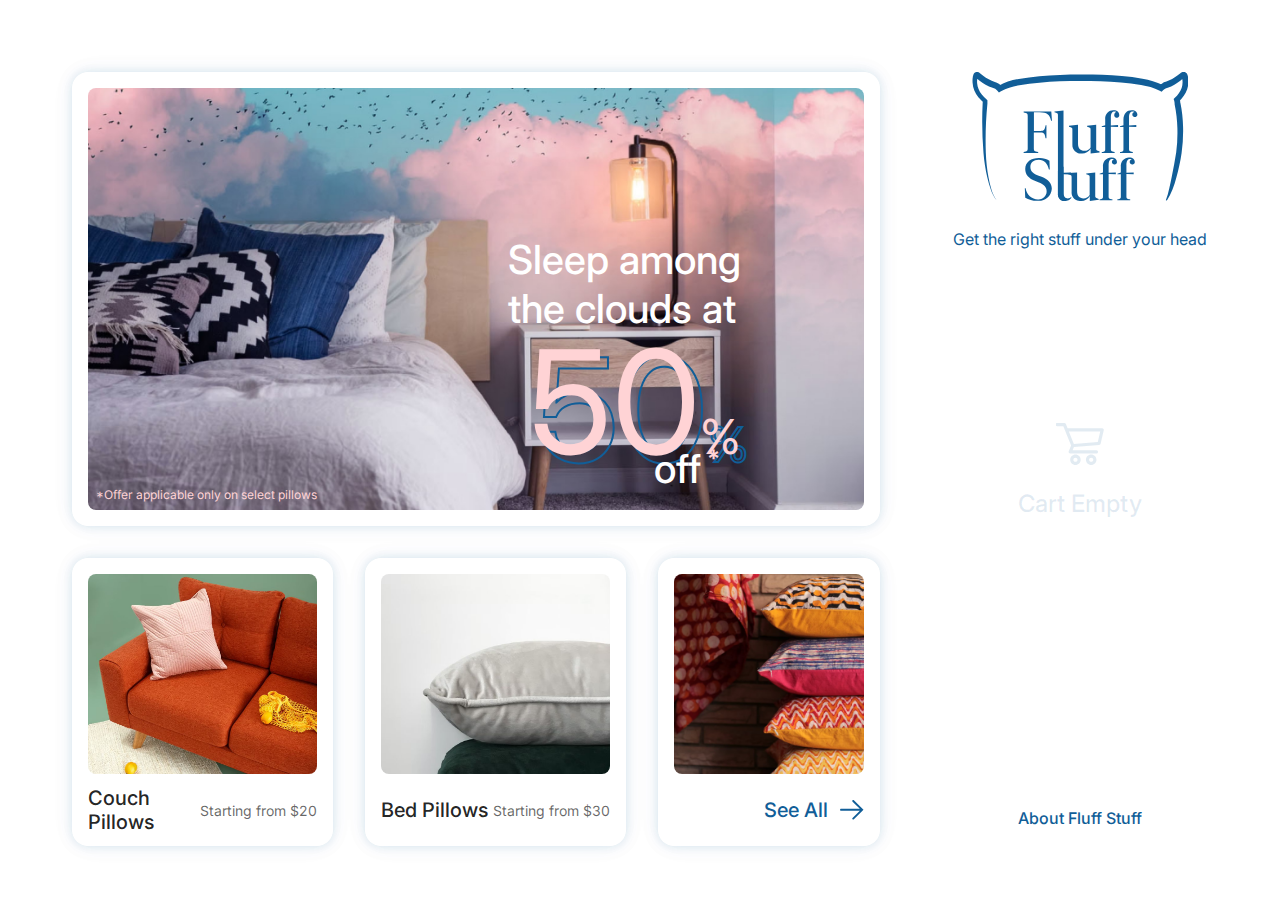
==== index.html @ c99355f6 "Migrating previous work to new repo" ====
<!DOCTYPE html>
<html lang="en">
  <head>
    <meta charset="UTF-8" />
    <meta http-equiv="X-UA-Compatible" content="IE=edge" />
    <meta name="viewport" content="width=device-width, initial-scale=1.0" />
    <link rel="stylesheet" href="./styles/style.css" />
    <title>Fluff Stuff | Artisan Pillows</title>
  </head>
  <body>
    <!-- The wrapper for the whole page -->
    <div class="wrapper">
      <!-- The content of the home page -->
      <div class="home-content">
        <!-- The discount banner -->
        <a href="./discounts.html" class="banner">
          <img
            src="./images/banner.jpg"
            alt="Discount banner image - Bedroom fading up into pink clouds"
          />
          <h2 class="banner-white-text" id="banner-1">
            Sleep among <br />
            the clouds at
          </h2>
          <h1 class="banner-2" id="banner-2-outline">50<span>%</span></h1>
          <h1 class="banner-2">50<span>%</span></h1>
          <h2 class="banner-white-text" id="banner-3">off<span>*</span></h2>
          <p class="disclaimer">*Offer applicable only on select pillows</p>
        </a>
        <!-- Featured product cards and See total catalogue link -->
        <div class="products">
          <a
            href="./product-details-couch.html"
            class="product-card"
            aria-label="Couch Pillow Product Card"
          >
            <img
              class="product-image"
              src="./images/couch.jpg"
              alt="Pink couch pillow on a red couch"
            />
            <div class="label">
              <h1>Couch Pillows</h1>
              <p>Starting from $20</p>
            </div>
          </a>
          <a
            href="./product-details-bed.html"
            class="product-card"
            aria-label="Bed Pillow Product Card"
          >
            <img
              class="product-image"
              src="./images/bed.jpg"
              alt="Gray bed pillow"
            />
            <div class="label">
              <h1>Bed Pillows</h1>
              <p>Starting from $30</p>
            </div>
          </a>
          <!-- The catalogue card -->
          <a
            href="./product-browsing.html"
            class="product-card see-all"
            aria-label="See All Products Card"
          >
            <img
              class="product-image"
              src="./images/see_all.jpg"
              alt="Various pillows stacked on top of each other"
            />
            <div class="label">
              <h1>See All</h1>
              <img src="./images/Arrow.svg" alt="Arrow Icon" />
            </div>
          </a>
        </div>
      </div>
      <!-- Global navigation -->
      <nav>
        <div class="header">
          <a href="#" aria-label="Logo Button to Homepage"
            ><div id="logo">
              <img src="./images/Logo.svg" alt="Fluff Stuff Logo" /></div
          ></a>
          <p id="sub-title">Get the right stuff under your head</p>
        </div>
        <div class="cart">
          <img src="./images/Cart.svg" alt="Empty Cart Icon" />
          <h2 id="cart-status">Cart Empty</h2>
        </div>
        <div class="about-section">
          <a href="./about.html" class="link" aria-label="Link to about Section"
            >About Fluff Stuff</a
          >
        </div>
      </nav>
    </div>
  </body>
</html>
---- styles/style.css ----
/* Importing font */
@import url("https://fonts.googleapis.com/css2?family=Inter:wght@400;500;600;700;900&display=swap");

/* Variable declaration for colors */
:root {
  --primary-blue: #115e98;
  --text-white: #ffffff;
  --text-peach: #ffd3d5;
  --text-black: rgba(0, 0, 0, 0.87);
  --text-gray: rgba(0, 0, 0, 0.6);
  --light-blue: rgba(17, 94, 152, 0.12);
  --mid-blue: rgba(17, 94, 152, 0.4);
  --light-gray: rgba(0, 0, 0, 0.12);
  --text-red: #ef4e76;
}

/* Setting global margin, padding and box-sizing */
* {
  margin: 0;
  padding: 0;
  box-sizing: border-box;
  font-family: Inter;
}

/* Setting global anchor tag styling */
a,
a:hover,
a:visited {
  color: var(--primary-blue);
  text-decoration: none;
}

/* Centering the page */
body {
  display: grid;
  place-content: center;
  width: 100%;
  height: 100%;
}

/* Styling the main wrapper for the page */
.wrapper {
  width: 100vw;
  height: 100vh;
  max-width: 1440px;
  display: grid;
  grid:
    "content nav" 100% /
    auto 25em;
}

/* Styling the layout of the home page content */
.home-content {
  grid-area: content;
  padding: 4.5em 0 4.5em 4.5em;
  display: grid;
  grid:
    "banner" 1fr
    "products" auto/
    100%;
}

/* Styling the main discount banner */
.banner {
  grid-area: banner;
  margin-bottom: 2em;
  position: relative;
  border-radius: 1em;
  padding: 16px;
  transition: transform 0.4s;
  box-shadow: 0px 0px 30px rgba(17, 94, 152, 0.03),
    0px 0px 20px rgba(17, 94, 152, 0.06), 0px 0px 10px rgba(17, 94, 152, 0.12);
}

.banner:hover {
  transform: translate(0, -8px);
}

.banner img {
  width: 100%;
  height: 100%;
  object-fit: cover;
  border-radius: 0.5em;
}

.banner-white-text {
  color: var(--text-white);
  font-weight: 500;
  font-size: 40px;
  position: absolute;
}

#banner-1 {
  left: 54%;
  top: 36%;
}

#banner-3 {
  left: 72%;
  top: 82%;
}

#banner-3 span {
  font-size: 24px;
  font-weight: 700;
  color: var(--text-peach);
  margin-left: 6px;
  vertical-align: text-top;
}

.disclaimer {
  font-size: 12px;
  position: absolute;
  color: var(--text-peach);
  bottom: 2em;
  left: 2em;
}

.banner-2 {
  color: var(--text-peach);
  font-weight: 400;
  font-size: 144px;
  position: absolute;
  left: 56.5%;
  top: 53.25%;
}

.banner-2 span {
  font-size: 48px;
}

#banner-2-outline {
  color: transparent;
  -webkit-text-stroke: 2px var(--primary-blue);
  font-weight: 400;
  font-size: 144px;
  position: absolute;
  transform: translate(8px, 8px);
}

/* Styling the products section of the home page */
.products {
  background-color: white;
  grid-area: products;
  display: grid;
  grid-auto-flow: column;
  grid-template-columns: 1fr 1fr 222px;
  width: 100%;
  position: relative;
}

.product-card {
  display: grid;
  grid:
    "image" 200px
    "label" 4.5em/
    100%;
  border-radius: 1em;
  padding: 16px 16px 0 16px;
  margin-right: 32px;
  transition: transform 0.4s;
  box-shadow: 0px 0px 30px rgba(17, 94, 152, 0.03),
    0px 0px 20px rgba(17, 94, 152, 0.06), 0px 0px 10px rgba(17, 94, 152, 0.12);
}

.product-card:hover {
  transform: translate(0, -8px);
}

.see-all {
  width: 222px;
  margin-right: 0;
}

.product-card .label {
  grid-area: label;
  display: grid;
  grid-auto-flow: column;
  grid-template-columns: 1fr auto;
  width: 100%;
}

.product-card .label h1 {
  font-weight: 500;
  color: var(--text-black);
  font-size: 20px;
  place-self: center start;
}

.product-card .label p {
  color: var(--text-gray);
  font-size: 0.875em;
  place-self: center end;
}

.see-all .label h1 {
  place-self: center end;
  color: var(--primary-blue);
}
.see-all .label img {
  place-self: center end;
  width: 24px;
  margin-left: 12px;
}

.product-image {
  grid-area: image;
  width: 100%;
  height: 100%;
  object-fit: cover;
  object-position: top;
  max-height: 240px;
  border-radius: 8px;
}

/* Styling the nav */
nav {
  grid-area: nav;
  display: grid;
  grid:
    "header" 12.5em
    "cart" 1fr
    "about" 10em/
    100%;
  padding-top: 4.5em;
  padding-bottom: 4.5em;
}

.header {
  grid-area: header;
  display: grid;
  place-content: start center;
  text-align: center;
}

#sub-title {
  margin-top: 1.5em;
  font-family: Inter;
  font-size: 1em;
  color: var(--primary-blue);
}

#logo {
  transition: transform 0.4s;
}
#logo:hover {
  transform: scale(1.05);
}

.cart {
  display: grid;
  place-content: center;
  text-align: center;
}

.cart img {
  left: 50%;
  position: relative;
  transform: translate(-50%);
}

#cart-status {
  font-weight: 500;
  font-size: 1.5em;
  color: var(--light-blue);
  position: relative;
  margin-top: 1em;
}

.about-section {
  grid-area: about;
  display: grid;
  place-content: end center;
}

/* Styling the links, hover and visited states */
.link {
  font-family: Inter;
  font-weight: 500;
  font-size: 1em;
}

.link:visited {
  color: var(--primary-blue);
}

.link:hover {
  text-decoration: underline;
}

.back-link {
  display: grid;
  place-content: center start;
  grid-auto-flow: column;
}

.back-link:hover {
  text-decoration: underline;
}

.back-link p {
  color: var(--primary-blue);
  padding-left: 0.75em;
  font-size: 1.25em;
  font-weight: 500;
}

/* Stylingthe page title */
#page-title {
  font-weight: 500;
  font-size: 2em;
  color: var(--text-black);
  padding-top: 2.5em;
}

/* Layout and styling of the internal pages */
.product-listing-content,
.product-details-content,
.details-listing-card {
  background-color: #fff;
  height: 100%;
  position: relative;
  grid-area: content;
  padding: 4.5em 4.5em 4.5em 4.5em;
}

.shadow-element {
  background-color: var(--primary-blue);
  position: absolute;
  right: 2%;
  top: 10%;
  width: 40px;
  height: 80%;
  filter: blur(20px);
  z-index: -1;
}

/* Styling the product listing layout */
.product-listing-block {
  display: grid;
  grid-template-columns: 1fr 1fr;
  grid-template-rows: 1fr 1fr;
  grid-gap: 2em;
  padding-top: 3em;
}

.product-listing-card {
  background-color: #fff;
  padding: 2em;
  box-shadow: 0px 0px 30px rgba(17, 94, 152, 0.03),
    0px 0px 20px rgba(17, 94, 152, 0.06), 0px 0px 10px rgba(17, 94, 152, 0.12);
  border-radius: 1em;
  display: grid;
  grid:
    "image info" 2fr
    "buttons buttons" 1fr /
    auto 50%;
  grid-column-gap: 1em;
}

.card-title {
  grid-area: info;
  font-weight: 500;
  font-size: 1.5em;
  color: var(--text-black);
}

.product-price {
  grid-area: info;
  font-size: 0.875em;
  color: var(--text-gray);
  padding-top: 0.75em;
}

.product-content {
  grid-area: info;
  color: var(--text-gray);
  font-size: 0.75em;
  letter-spacing: 0.02em;
  padding-top: 2em;
}

.product-listing-image {
  width: 155px;
  height: 155px;
  grid-area: image;
  border-radius: 0.5em;
}

.card-link {
  grid-area: buttons;
  display: grid;
  grid-auto-flow: column;
  grid-column-gap: 2em;
  place-content: end;
  width: 100%;
  height: 100%;
  font-weight: 500;
}

/* Styling the product details page */
.breadcrumbs {
  display: grid;
  grid-auto-flow: column;
  place-content: start;
  font-size: 1.25em;
  margin-top: 2em;
}

.breadcrumbs p {
  padding: 0 0.75em 0 0.75em;
}

#details-title {
  font-weight: 500;
  font-size: 2em;
  color: var(--text-black);
  margin: 0.5em 0 1em 0;
}

.details-container {
  position: relative;
  display: grid;
  grid:
    "data options" 1fr /
    auto 50%;
  grid-column-gap: 4.5em;
}

/* Styling the product details */
.details-data {
  grid-area: data;
  display: grid;
  grid:
    "image" auto
    "data" 1fr/
    100%;
}

.details-options {
  grid-area: options;
}

.details-image {
  grid-area: image;
  max-width: 365px;
  border-radius: 0.5em;
}

.details-content {
  grid-area: data;
  margin-top: 3em;
  font-size: 14px;
  color: var(--text-gray);
  letter-spacing: 0.02em;
}

.details-color h2,
.details-size h2,
.details-quantity h2 {
  font-weight: 500;
  font-size: 1.25em;
  line-height: 28px;
  letter-spacing: 0.02em;
}

.details-size h2,
.details-quantity h2 {
  margin-top: 2em;
}

/* Styling the color customization settings */
.color-options {
  grid-area: options;
}

.container {
  position: relative;
  width: 320px;
  height: 56px;
  margin-top: 0.75em;
}

.container input {
  position: absolute;
  opacity: 0;
  width: 0;
  height: 0;
}

label {
  display: grid;
  grid-auto-flow: column;
  place-content: center start;
  position: absolute;
  width: 100%;
  height: 100%;
  padding: 0.5em;
  border: 2px solid var(--light-gray);
  border-radius: 1em;
  cursor: pointer;
  transition: border 0.1s;
}

label span {
  padding-top: 6px;
}

.container input:checked + label {
  border: 2px solid var(--primary-blue);
  background-color: var(--light-blue);
}

.container input:hover + label {
  border: 2px solid var(--mid-blue);
}

.colorbox {
  height: 2em;
  width: 2em;
  border-radius: 0.5em;
  margin-right: 0.75em;
}

.afterschool {
  background-color: #f2b926;
}

.morninghaze {
  background-color: #e3f6f4;
}

.cozydenim {
  background-color: #6977bf;
}

.rainyday {
  background-color: #887d7d;
}

/* Styling the size options */
.size-options {
  width: fit-content;
  display: grid;
  grid-auto-flow: column;
}

.size-container {
  width: 130px;
  height: 124px;
  margin-right: 1em;
}

.size-label {
  display: block;
  width: 125px;
  padding: 0.5em 1em 0.5em 1em;
}

.size-label .size-title {
  display: block;
  padding-bottom: 0.5em;
  font-weight: 500;
  font-size: 1em;
}

/* Styling the quantity unit */
.quantity-unit {
  display: grid;
  grid-auto-flow: column;
  grid-gap: 2em;
  width: fit-content;
  margin-top: 0.75em;
}

.quantity-unit button {
  padding: 1em 1.3em 1em 1.3em;
  font-size: 1.5em;
  font-weight: 800;
  background-color: var(--primary-blue);
  color: white;
  border-radius: 100%;
  border: none;
}

.decrease {
  opacity: 0.3;
}

.increase {
  cursor: pointer;
  transition: transform 0.2s;
}

.increase:hover {
  transform: scale(1.1);
}

.increase:active {
  background-color: var(--mid-blue);
}

.quantity-unit h1 {
  padding: 20px 32px 14px 32px;
  border: 1px solid var(--light-gray);
  border-radius: 0.5em;
}

/* Styling the add to cart unit */
.add-to-cart {
  position: absolute;
  z-index: 1;
  display: grid;
  right: 0;
  transform: translate(50%);
  top: 38%;
}

#add-to-cart-text {
  background-color: var(--text-gray);
  font-weight: 500;
  font-size: 1.25em;
  text-align: center;
  padding: 1em 2em 1em 2em;
  color: white;
  border-radius: 1em;
  border: 1px solid var(--primary-blue);
  backdrop-filter: blur(10px);
  line-height: 2;
}

.add-to-cart button {
  background-color: var(--primary-blue);
  width: fit-content;
  place-self: center;
  padding: 2em;
  width: 8em;
  height: 8em;
  transform: translate(0, -1em);
  border-radius: 100%;
  transition: transform 0.2s;
  border: none;
  transform-origin: 50% 140%;
  cursor: pointer;
}

.add-to-cart button:hover {
  transform: scale(1.1);
}

.add-to-card button:active {
  background-color: var(--mid-blue);
  border: 20px solid blue;
}

.add-to-cart input {
  margin: 1em;
  width: 8em;
  text-align: center;
  border-radius: 1em;
  font-size: 1em;
  padding: 1em;
}

.add-to-cart input::-webkit-inner-spin-button {
  -webkit-appearance: none;
  margin: 0;
}

.add-to-cart input:focus {
  outline: none;
}

.about-modal {
  position: fixed;
  width: 100vw;
  height: 100vh;
  top: 0;
  left: 0;
  z-index: 2;
  background: rgba(17, 94, 152, 0.3);
  backdrop-filter: blur(40px);
  place-content: center;
  display: grid;
}

.about-card {
  position: relative;
  background-color: white;
  border-radius: 1em;
  box-shadow: 0px 0px 30px rgba(17, 94, 152, 0.03),
    0px 0px 20px rgba(17, 94, 152, 0.06), 0px 0px 10px rgba(17, 94, 152, 0.12);
  width: 65em;
  padding: 4.5em;
  display: grid;
  grid:
    "text map" 1fr /
    auto 1fr;
  grid-gap: 4.5em;
}

.about-data {
  grid-area: text;
}

.about-data h1 {
  font-weight: 500;
  font-size: 2em;
  color: var(--primary-blue);
}

.about-location {
  display: grid;
  grid-auto-flow: column;
  place-content: start;
  margin-top: 0.75em;
}

.about-location p {
  margin-left: 0.5em;
  font-family: Inter;
  font-weight: 500;
  font-size: 1em;
  color: var(--primary-blue);
}

.about-textblock {
  font-size: 0.875em;
  line-height: 140%;
  margin-top: 3em;
}

.map {
  grid-area: map;
}

.close-modal {
  position: absolute;
  top: 1.5em;
  right: 1.5em;
}

.discount-listing-card {
  background-color: #fff;
  padding: 2em;
  box-shadow: 0px 0px 30px rgba(17, 94, 152, 0.03),
    0px 0px 20px rgba(17, 94, 152, 0.06), 0px 0px 10px rgba(17, 94, 152, 0.12);
  border-radius: 1em;
  display: grid;
  grid:
    "image info" 2fr
    "image buttons" 1fr /
    auto 1fr;
  grid-column-gap: 2em;
  place-content: start;
  position: relative;
  margin-top: 2.5em;
}

.discount-card-title {
  font-weight: 500;
  font-size: 1.5em;
  color: var(--text-black);
}

.discount-price {
  font-size: 0.75em;
  color: var(--text-gray);
  margin-top: 1em;
}

.discount-offer {
  font-weight: 500;
  font-size: 1.5em;
  color: var(--text-red);
  position: absolute;
  right: 1.25em;
  top: 1.25em;
}

.discount-banner {
  /* background-color: var(--primary-blue); */
  padding: 0.9em;
  color: white;
  font-size: 1.5em;
  font-weight: 500;
  margin-top: 1.5em;
  text-align: center;
  background-image: url("../images/discount-banner.svg");
  background-size: contain;
  background-position: center;
  background-repeat: none;
}

.discount-listing-image {
  width: 124px;
  height: 124px;
  grid-area: image;
  border-radius: 0.5em;
}

.discount-listing-block {
  padding-bottom: 4.5em;
}
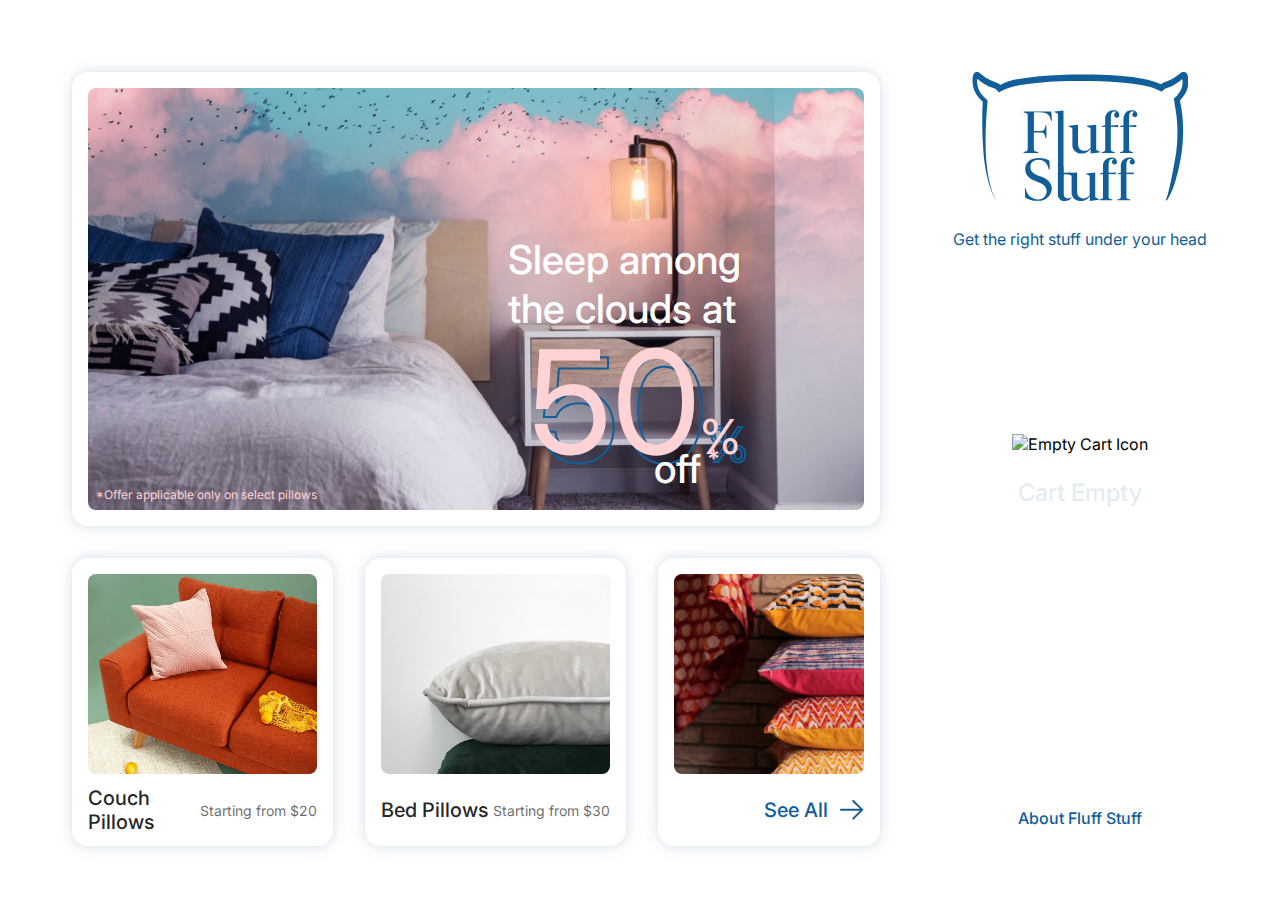
==== commit a40c4bcf: "Updated with Cart functionality on page" ====
--- a/index.html
+++ b/index.html
@@ -5,6 +5,7 @@
     <meta http-equiv="X-UA-Compatible" content="IE=edge" />
     <meta name="viewport" content="width=device-width, initial-scale=1.0" />
     <link rel="stylesheet" href="./styles/style.css" />
+    <script defer src="./scripts/main.js"></script>
     <title>Fluff Stuff | Artisan Pillows</title>
   </head>
   <body>
@@ -87,8 +88,9 @@
           <p id="sub-title">Get the right stuff under your head</p>
         </div>
         <div class="cart">
-          <img src="./images/Cart.svg" alt="Empty Cart Icon" />
+          <img id="cart-image" src="./images/Cart.svg" alt="Empty Cart Icon" />
           <h2 id="cart-status">Cart Empty</h2>
+          <button id="go-to-cart">Go to cart</button>
         </div>
         <div class="about-section">
           <a href="./about.html" class="link" aria-label="Link to about Section"
--- a/styles/style.css
+++ b/styles/style.css
@@ -316,7 +316,8 @@
 /* Layout and styling of the internal pages */
 .product-listing-content,
 .product-details-content,
-.details-listing-card {
+.details-listing-card,
+.shopping-cart-content {
   background-color: #fff;
   height: 100%;
   position: relative;
@@ -336,7 +337,8 @@
 }
 
 /* Styling the product listing layout */
-.product-listing-block {
+.product-listing-block,
+.shopping-cart-block {
   display: grid;
   grid-template-columns: 1fr 1fr;
   grid-template-rows: 1fr 1fr;
@@ -587,16 +589,19 @@
   opacity: 0.3;
 }
 
-.increase {
+.increase,
+.decrease {
   cursor: pointer;
   transition: transform 0.2s;
 }
 
-.increase:hover {
+.increase:hover,
+.decrease:hover {
   transform: scale(1.1);
 }
 
-.increase:active {
+.increase:active,
+.decrease:active {
   background-color: var(--mid-blue);
 }
 
@@ -605,6 +610,10 @@
   border: 1px solid var(--light-gray);
   border-radius: 0.5em;
 }
+#quantity-value {
+  width: 100px;
+  text-align: center;
+}
 
 /* Styling the add to cart unit */
 .add-to-cart {
@@ -613,7 +622,7 @@
   display: grid;
   right: 0;
   transform: translate(50%);
-  top: 38%;
+  top: 30%;
 }
 
 #add-to-cart-text {
@@ -671,7 +680,19 @@
   outline: none;
 }
 
-.about-modal {
+#go-to-cart {
+  background-color: var(--primary-blue);
+  font-weight: 500;
+  font-size: 1em;
+  border: none;
+  color: white;
+  padding: 1em 4em 1em 4em;
+  border-radius: 1em;
+  margin-top: 2em;
+  display: none;
+}
+
+#about-modal {
   position: fixed;
   width: 100vw;
   height: 100vh;
@@ -734,7 +755,7 @@
   grid-area: map;
 }
 
-.close-modal {
+#close-modal {
   position: absolute;
   top: 1.5em;
   right: 1.5em;
@@ -802,3 +823,38 @@
 .discount-listing-block {
   padding-bottom: 4.5em;
 }
+
+#added-modal {
+  position: absolute;
+  width: 100%;
+  height: 100%;
+  z-index: 2;
+  background: rgba(17, 94, 152, 0.3);
+  backdrop-filter: blur(40px);
+  place-content: center;
+  display: none;
+}
+
+#added-to-cart {
+  padding: 4.5em;
+  background: white;
+  border-radius: 1em;
+  font-weight: 500;
+  font-size: 1.5em;
+  color: var(--text-black);
+  display: grid;
+  place-content: center;
+}
+
+#add-confirm {
+  background-color: var(--primary-blue);
+  font-size: 0.75em;
+  color: white;
+  width: fit-content;
+  place-self: center;
+  padding: 1.5em 2em 1.5em 2em;
+  margin-top: 2em;
+  border-radius: 1em;
+  border: none;
+  cursor: pointer;
+}
